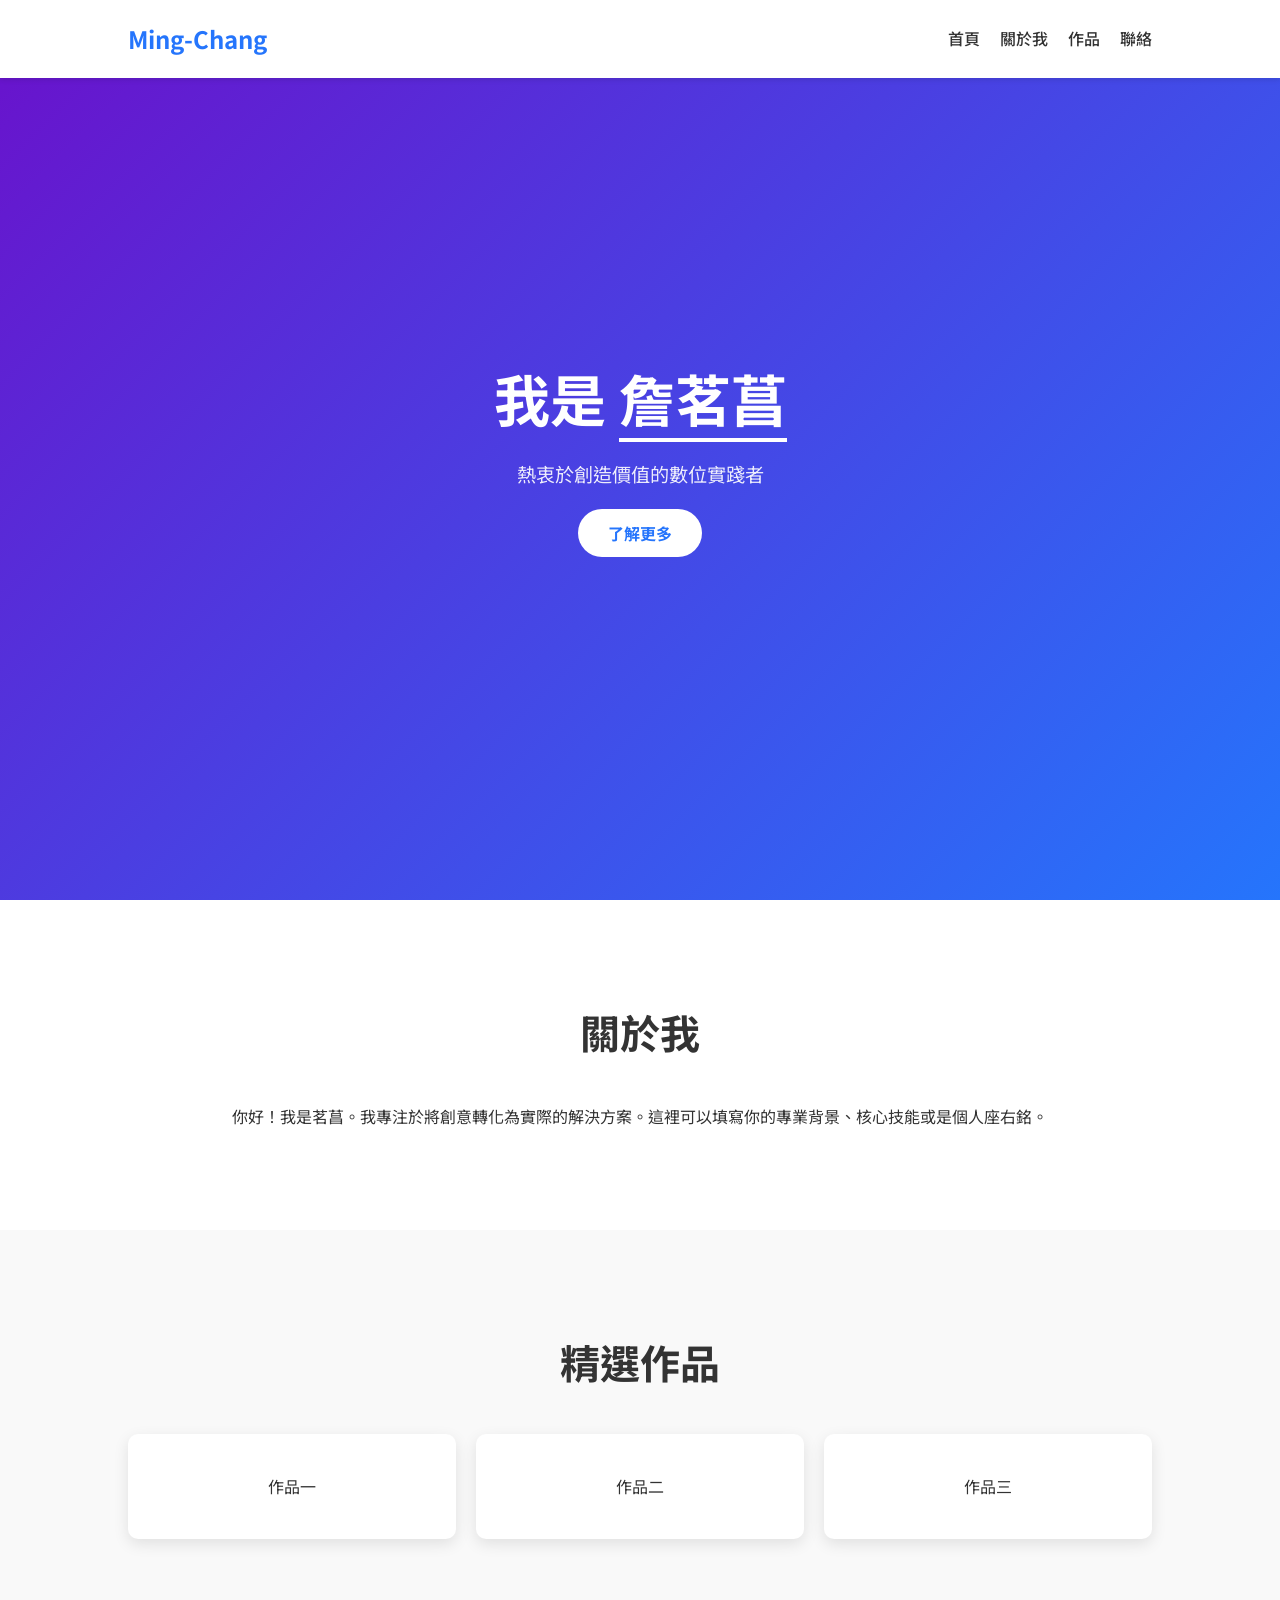
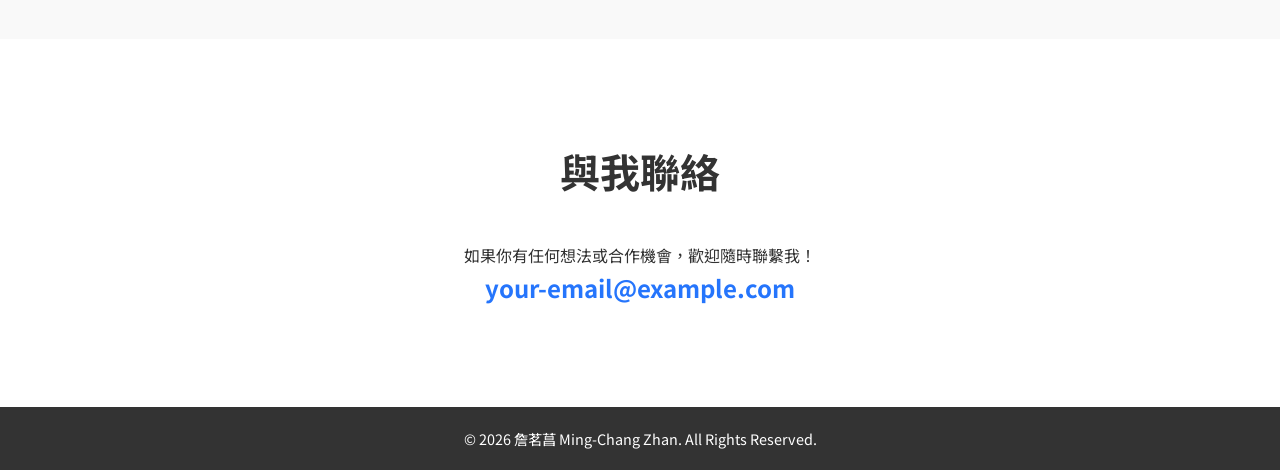
==== index.html @ 95b66156 "Initial commit" ====
<!DOCTYPE html>
<html lang="zh-TW">
<head>
    <meta charset="UTF-8">
    <meta name="viewport" content="width=device-width, initial-scale=1.0">
    <title>詹茗菖 | 個人品牌網站</title>
    <link rel="stylesheet" href="style.css">
    <link href="https://fonts.googleapis.com/css2?family=Noto+Sans+TC:wght@300;500;700&display=swap" rel="stylesheet">
</head>
<body>

    <nav>
        <div class="logo">Ming-Chang</div>
        <ul>
            <li><a href="#home">首頁</a></li>
            <li><a href="#about">關於我</a></li>
            <li><a href="#portfolio">作品</a></li>
            <li><a href="#contact">聯絡</a></li>
        </ul>
    </nav>

    <header id="home" class="hero">
        <div class="hero-content">
            <h1>我是 <span>詹茗菖</span></h1>
            <p>熱衷於創造價值的數位實踐者</p>
            <a href="#about" class="btn">了解更多</a>
        </div>
    </header>

    <section id="about">
        <h2>關於我</h2>
        <div class="container">
            <p>你好！我是茗菖。我專注於將創意轉化為實際的解決方案。這裡可以填寫你的專業背景、核心技能或是個人座右銘。</p>
        </div>
    </section>

    <section id="portfolio" class="bg-light">
        <h2>精選作品</h2>
        <div class="grid">
            <div class="card">作品一</div>
            <div class="card">作品二</div>
            <div class="card">作品三</div>
        </div>
    </section>

    <section id="contact">
        <h2>與我聯絡</h2>
        <p>如果你有任何想法或合作機會，歡迎隨時聯繫我！</p>
        <a href="mailto:your-email@example.com" class="contact-link">your-email@example.com</a>
    </section>

    <footer>
        <p>&copy; 2026 詹茗菖 Ming-Chang Zhan. All Rights Reserved.</p>
    </footer>

</body>
</html>
---- style.css ----
/* 基本設定 */
* {
    margin: 0;
    padding: 0;
    box-sizing: border-box;
    scroll-behavior: smooth; /* 平滑滾動 */
}

body {
    font-family: 'Noto Sans TC', sans-serif;
    line-height: 1.6;
    color: #333;
}

/* 導航列 */
nav {
    display: flex;
    justify-content: space-between;
    align-items: center;
    padding: 20px 10%;
    background: #fff;
    position: fixed;
    width: 100%;
    top: 0;
    z-index: 1000;
    box-shadow: 0 2px 5px rgba(0,0,0,0.1);
}

nav .logo {
    font-size: 1.5rem;
    font-weight: 700;
    color: #2575fc;
}

nav ul {
    display: flex;
    list-style: none;
}

nav ul li {
    margin-left: 20px;
}

nav ul li a {
    text-decoration: none;
    color: #333;
    font-weight: 500;
    transition: 0.3s;
}

nav ul li a:hover {
    color: #2575fc;
}

/* 英雄區 */
.hero {
    height: 100vh;
    background: linear-gradient(135deg, #6a11cb 0%, #2575fc 100%);
    display: flex;
    justify-content: center;
    align-items: center;
    text-align: center;
    color: #fff;
}

.hero h1 {
    font-size: 3.5rem;
    margin-bottom: 1rem;
}

.hero h1 span {
    border-bottom: 4px solid #fff;
}

.hero p {
    font-size: 1.2rem;
    margin-bottom: 2rem;
    opacity: 0.9;
}

.btn {
    padding: 12px 30px;
    background: #fff;
    color: #2575fc;
    text-decoration: none;
    border-radius: 50px;
    font-weight: bold;
    transition: 0.3s;
}

.btn:hover {
    background: #f0f0f0;
    transform: translateY(-3px);
}

/* 區塊通用樣式 */
section {
    padding: 100px 10%;
    text-align: center;
}

.bg-light {
    background: #f9f9f9;
}

h2 {
    font-size: 2.5rem;
    margin-bottom: 40px;
    position: relative;
}

/* 作品集網格 */
.grid {
    display: grid;
    grid-template-columns: repeat(auto-fit, minmax(250px, 1fr));
    gap: 20px;
}

.card {
    background: #fff;
    padding: 40px;
    border-radius: 10px;
    box-shadow: 0 5px 15px rgba(0,0,0,0.1);
    transition: 0.3s;
}

.card:hover {
    transform: translateY(-10px);
}

/* 聯絡區 */
.contact-link {
    font-size: 1.5rem;
    color: #2575fc;
    text-decoration: none;
    font-weight: bold;
}

footer {
    padding: 20px;
    background: #333;
    color: #fff;
    text-align: center;
    font-size: 0.9rem;
}

/* 響應式調整 */
@media (max-width: 768px) {
    nav ul { display: none; } /* 手機端暫時隱藏選單，或可改為漢堡選單 */
    .hero h1 { font-size: 2.5rem; }
}
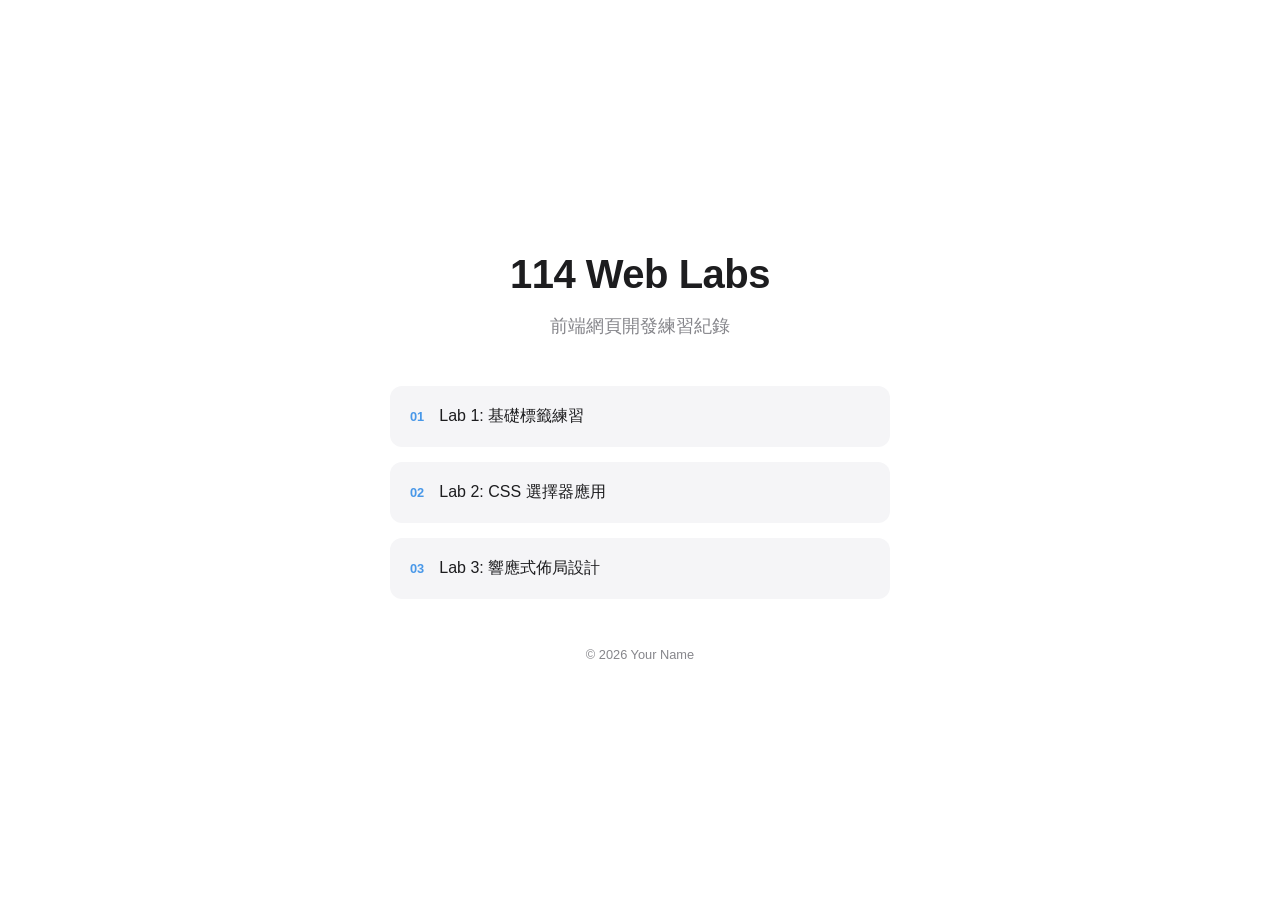
==== commit f740f943: "lab1作業" ====
--- a/index.html
+++ b/index.html
@@ -1,57 +1,38 @@
 <!DOCTYPE html>
-<html lang="zh-TW">
+<html lang="zh-Hant">
 <head>
     <meta charset="UTF-8">
     <meta name="viewport" content="width=device-width, initial-scale=1.0">
-    <title>詹茗菖 | 個人品牌網站</title>
+    <title>114 Web Labs</title>
     <link rel="stylesheet" href="style.css">
-    <link href="https://fonts.googleapis.com/css2?family=Noto+Sans+TC:wght@300;500;700&display=swap" rel="stylesheet">
 </head>
 <body>
 
-    <nav>
-        <div class="logo">Ming-Chang</div>
-        <ul>
-            <li><a href="#home">首頁</a></li>
-            <li><a href="#about">關於我</a></li>
-            <li><a href="#portfolio">作品</a></li>
-            <li><a href="#contact">聯絡</a></li>
-        </ul>
-    </nav>
-
-    <header id="home" class="hero">
-        <div class="hero-content">
-            <h1>我是 <span>詹茗菖</span></h1>
-            <p>熱衷於創造價值的數位實踐者</p>
-            <a href="#about" class="btn">了解更多</a>
-        </div>
-    </header>
-
-    <section id="about">
-        <h2>關於我</h2>
-        <div class="container">
-            <p>你好！我是茗菖。我專注於將創意轉化為實際的解決方案。這裡可以填寫你的專業背景、核心技能或是個人座右銘。</p>
-        </div>
-    </section>
-
-    <section id="portfolio" class="bg-light">
-        <h2>精選作品</h2>
-        <div class="grid">
-            <div class="card">作品一</div>
-            <div class="card">作品二</div>
-            <div class="card">作品三</div>
-        </div>
-    </section>
-
-    <section id="contact">
-        <h2>與我聯絡</h2>
-        <p>如果你有任何想法或合作機會，歡迎隨時聯繫我！</p>
-        <a href="mailto:your-email@example.com" class="contact-link">your-email@example.com</a>
-    </section>
-
-    <footer>
-        <p>&copy; 2026 詹茗菖 Ming-Chang Zhan. All Rights Reserved.</p>
-    </footer>
+    <div class="container">
+        <header>
+            <h1>114 Web Labs</h1>
+            <p class="subtitle">前端網頁開發練習紀錄</p>
+        </header>
+        
+        <nav class="lab-list">
+            <a href="lab1/index.html" class="lab-card">
+                <span class="number">01</span>
+                <span class="label">Lab 1: 基礎標籤練習</span>
+            </a>
+            <a href="lab2/index.html" class="lab-card">
+                <span class="number">02</span>
+                <span class="label">Lab 2: CSS 選擇器應用</span>
+            </a>
+            <a href="lab3/index.html" class="lab-card">
+                <span class="number">03</span>
+                <span class="label">Lab 3: 響應式佈局設計</span>
+            </a>
+        </nav>
+        
+        <footer>
+            <p>&copy; 2026 Your Name</p>
+        </footer>
+    </div>
 
 </body>
 </html>
--- a/style.css
+++ b/style.css
@@ -1,151 +1,81 @@
-/* 基本設定 */
-* {
-    margin: 0;
-    padding: 0;
-    box-sizing: border-box;
-    scroll-behavior: smooth; /* 平滑滾動 */
+:root {
+    --bg-color: #ffffff;
+    --text-primary: #1d1d1f;
+    --text-secondary: #86868b;
+    --accent: #0071e3;
+    --card-bg: #f5f5f7;
 }
 
 body {
-    font-family: 'Noto Sans TC', sans-serif;
-    line-height: 1.6;
-    color: #333;
-}
-
-/* 導航列 */
-nav {
-    display: flex;
-    justify-content: space-between;
-    align-items: center;
-    padding: 20px 10%;
-    background: #fff;
-    position: fixed;
-    width: 100%;
-    top: 0;
-    z-index: 1000;
-    box-shadow: 0 2px 5px rgba(0,0,0,0.1);
-}
-
-nav .logo {
-    font-size: 1.5rem;
-    font-weight: 700;
-    color: #2575fc;
-}
-
-nav ul {
-    display: flex;
-    list-style: none;
-}
-
-nav ul li {
-    margin-left: 20px;
-}
-
-nav ul li a {
-    text-decoration: none;
-    color: #333;
-    font-weight: 500;
-    transition: 0.3s;
-}
-
-nav ul li a:hover {
-    color: #2575fc;
-}
-
-/* 英雄區 */
-.hero {
-    height: 100vh;
-    background: linear-gradient(135deg, #6a11cb 0%, #2575fc 100%);
+    margin: 0;
+    font-family: -apple-system, BlinkMacSystemFont, "Segoe UI", Roboto, sans-serif;
+    background-color: var(--bg-color);
+    color: var(--text-primary);
     display: flex;
     justify-content: center;
     align-items: center;
-    text-align: center;
-    color: #fff;
+    min-height: 100vh;
 }
 
-.hero h1 {
-    font-size: 3.5rem;
-    margin-bottom: 1rem;
-}
-
-.hero h1 span {
-    border-bottom: 4px solid #fff;
-}
-
-.hero p {
-    font-size: 1.2rem;
-    margin-bottom: 2rem;
-    opacity: 0.9;
-}
-
-.btn {
-    padding: 12px 30px;
-    background: #fff;
-    color: #2575fc;
-    text-decoration: none;
-    border-radius: 50px;
-    font-weight: bold;
-    transition: 0.3s;
-}
-
-.btn:hover {
-    background: #f0f0f0;
-    transform: translateY(-3px);
-}
-
-/* 區塊通用樣式 */
-section {
-    padding: 100px 10%;
+.container {
+    width: 90%;
+    max-width: 500px;
     text-align: center;
 }
 
-.bg-light {
-    background: #f9f9f9;
+header {
+    margin-bottom: 3rem;
 }
 
-h2 {
+h1 {
     font-size: 2.5rem;
-    margin-bottom: 40px;
-    position: relative;
+    font-weight: 700;
+    letter-spacing: -0.5px;
+    margin-bottom: 0.5rem;
 }
 
-/* 作品集網格 */
-.grid {
-    display: grid;
-    grid-template-columns: repeat(auto-fit, minmax(250px, 1fr));
-    gap: 20px;
+.subtitle {
+    color: var(--text-secondary);
+    font-size: 1.1rem;
 }
 
-.card {
-    background: #fff;
-    padding: 40px;
-    border-radius: 10px;
-    box-shadow: 0 5px 15px rgba(0,0,0,0.1);
-    transition: 0.3s;
+.lab-list {
+    display: flex;
+    flex-direction: column;
+    gap: 15px;
 }
 
-.card:hover {
-    transform: translateY(-10px);
+/* 卡片式設計 */
+.lab-card {
+    display: flex;
+    align-items: center;
+    padding: 20px;
+    background-color: var(--card-bg);
+    border-radius: 12px;
+    text-decoration: none;
+    color: var(--text-primary);
+    transition: transform 0.2s ease, background-color 0.2s ease;
 }
 
-/* 聯絡區 */
-.contact-link {
-    font-size: 1.5rem;
-    color: #2575fc;
-    text-decoration: none;
+.lab-card:hover {
+    transform: scale(1.02);
+    background-color: #e8e8ed;
+}
+
+.number {
+    font-size: 0.8rem;
     font-weight: bold;
+    color: var(--accent);
+    margin-right: 15px;
+    opacity: 0.7;
+}
+
+.label {
+    font-weight: 500;
 }
 
 footer {
-    padding: 20px;
-    background: #333;
-    color: #fff;
-    text-align: center;
-    font-size: 0.9rem;
-}
-
-/* 響應式調整 */
-@media (max-width: 768px) {
-    nav ul { display: none; } /* 手機端暫時隱藏選單，或可改為漢堡選單 */
-    .hero h1 { font-size: 2.5rem; }
+    margin-top: 3rem;
+    font-size: 0.8rem;
+    color: var(--text-secondary);
 }
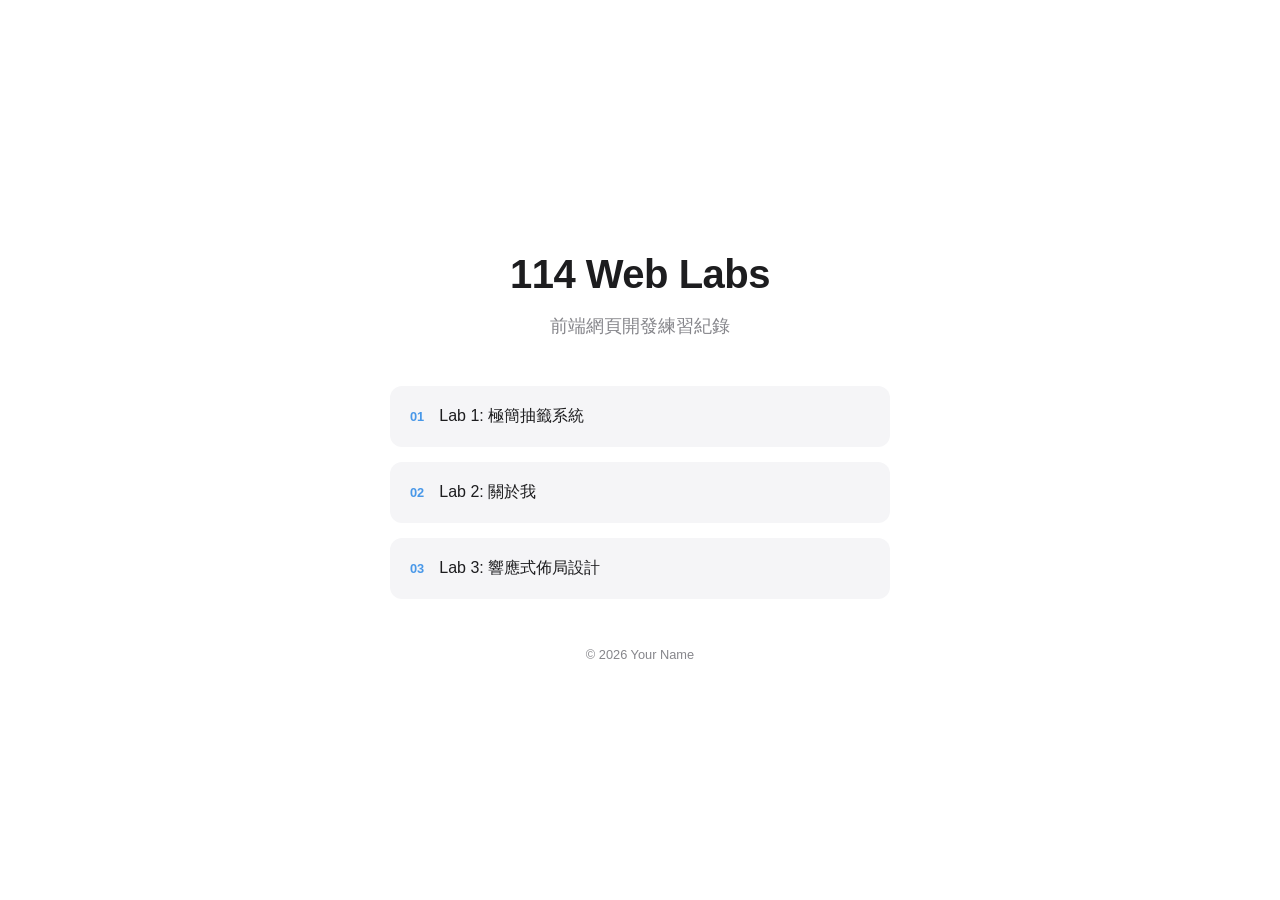
==== commit 25892582: "03/24 lab2 update 2" ====
--- a/index.html
+++ b/index.html
@@ -17,11 +17,11 @@
         <nav class="lab-list">
             <a href="lab1/index.html" class="lab-card">
                 <span class="number">01</span>
-                <span class="label">Lab 1: 基礎標籤練習</span>
+                <span class="label">Lab 1: 極簡抽籤系統</span>
             </a>
             <a href="lab2/index.html" class="lab-card">
                 <span class="number">02</span>
-                <span class="label">Lab 2: CSS 選擇器應用</span>
+                <span class="label">Lab 2: 關於我</span>
             </a>
             <a href="lab3/index.html" class="lab-card">
                 <span class="number">03</span>
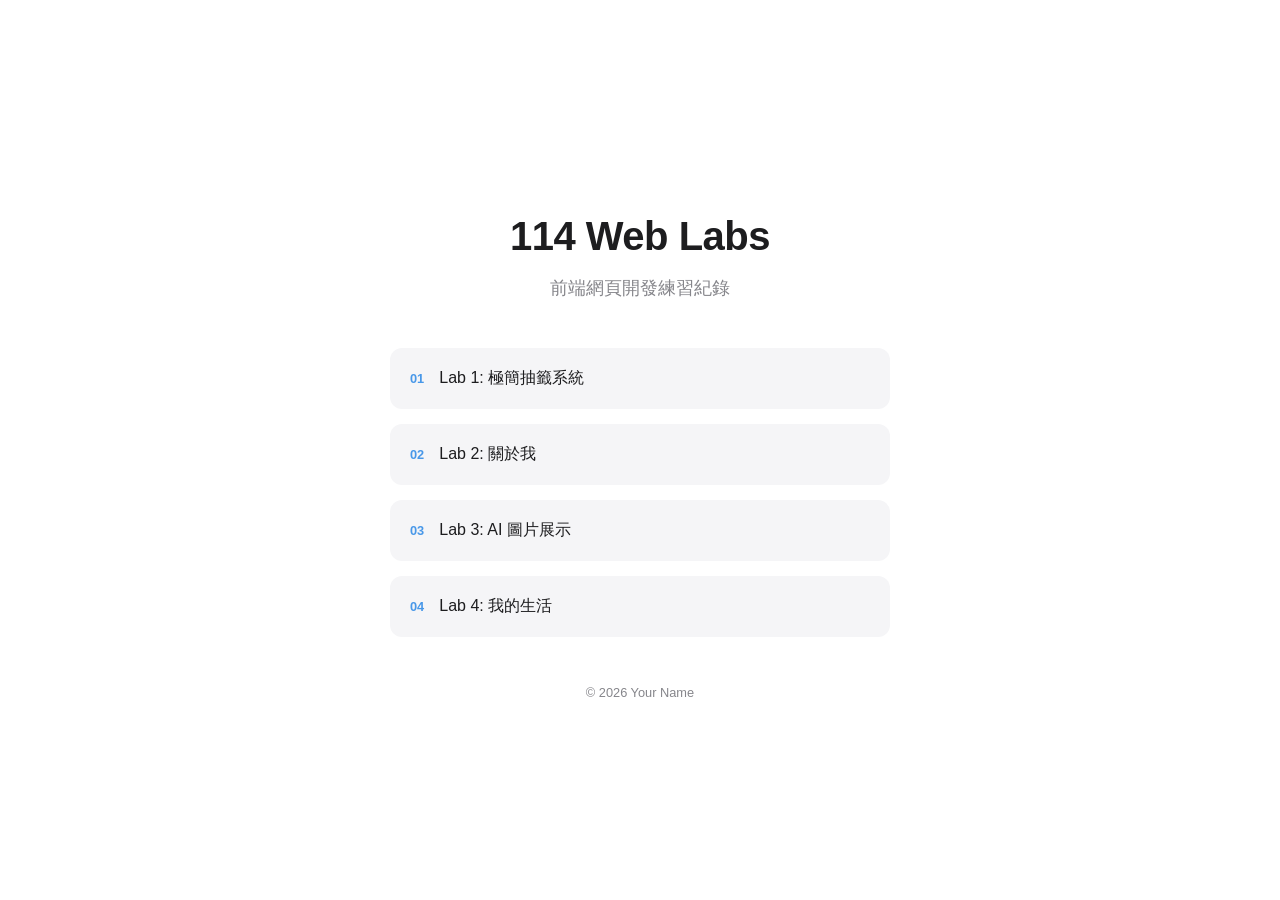
==== commit 96c589e4: "04/07 lab4 update" ====
--- a/index.html
+++ b/index.html
@@ -25,7 +25,11 @@
             </a>
             <a href="lab3/index.html" class="lab-card">
                 <span class="number">03</span>
-                <span class="label">Lab 3: 響應式佈局設計</span>
+                <span class="label">Lab 3: AI 圖片展示</span>
+            </a>
+            <a href="lab4/index.html" class="lab-card">
+                <span class="number">04</span>
+                <span class="label">Lab 4: 我的生活</span>
             </a>
         </nav>
         
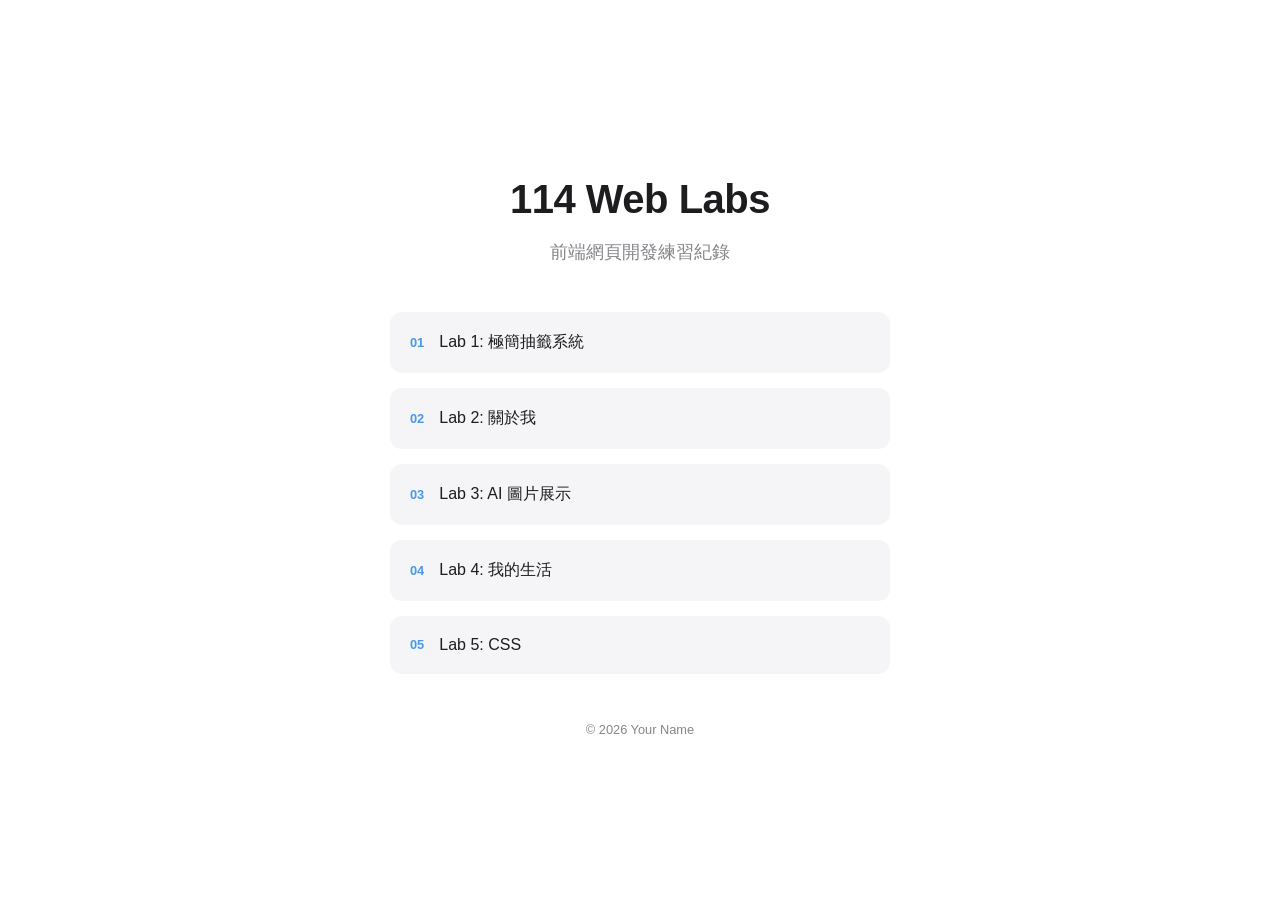
==== commit a764e6ee: "04/21 lab5 update" ====
--- a/index.html
+++ b/index.html
@@ -31,6 +31,10 @@
                 <span class="number">04</span>
                 <span class="label">Lab 4: 我的生活</span>
             </a>
+            <a href="lab5/index.html" class="lab-card">
+                <span class="number">05</span>
+                <span class="label">Lab 5: CSS</span>
+            </a>
         </nav>
         
         <footer>
